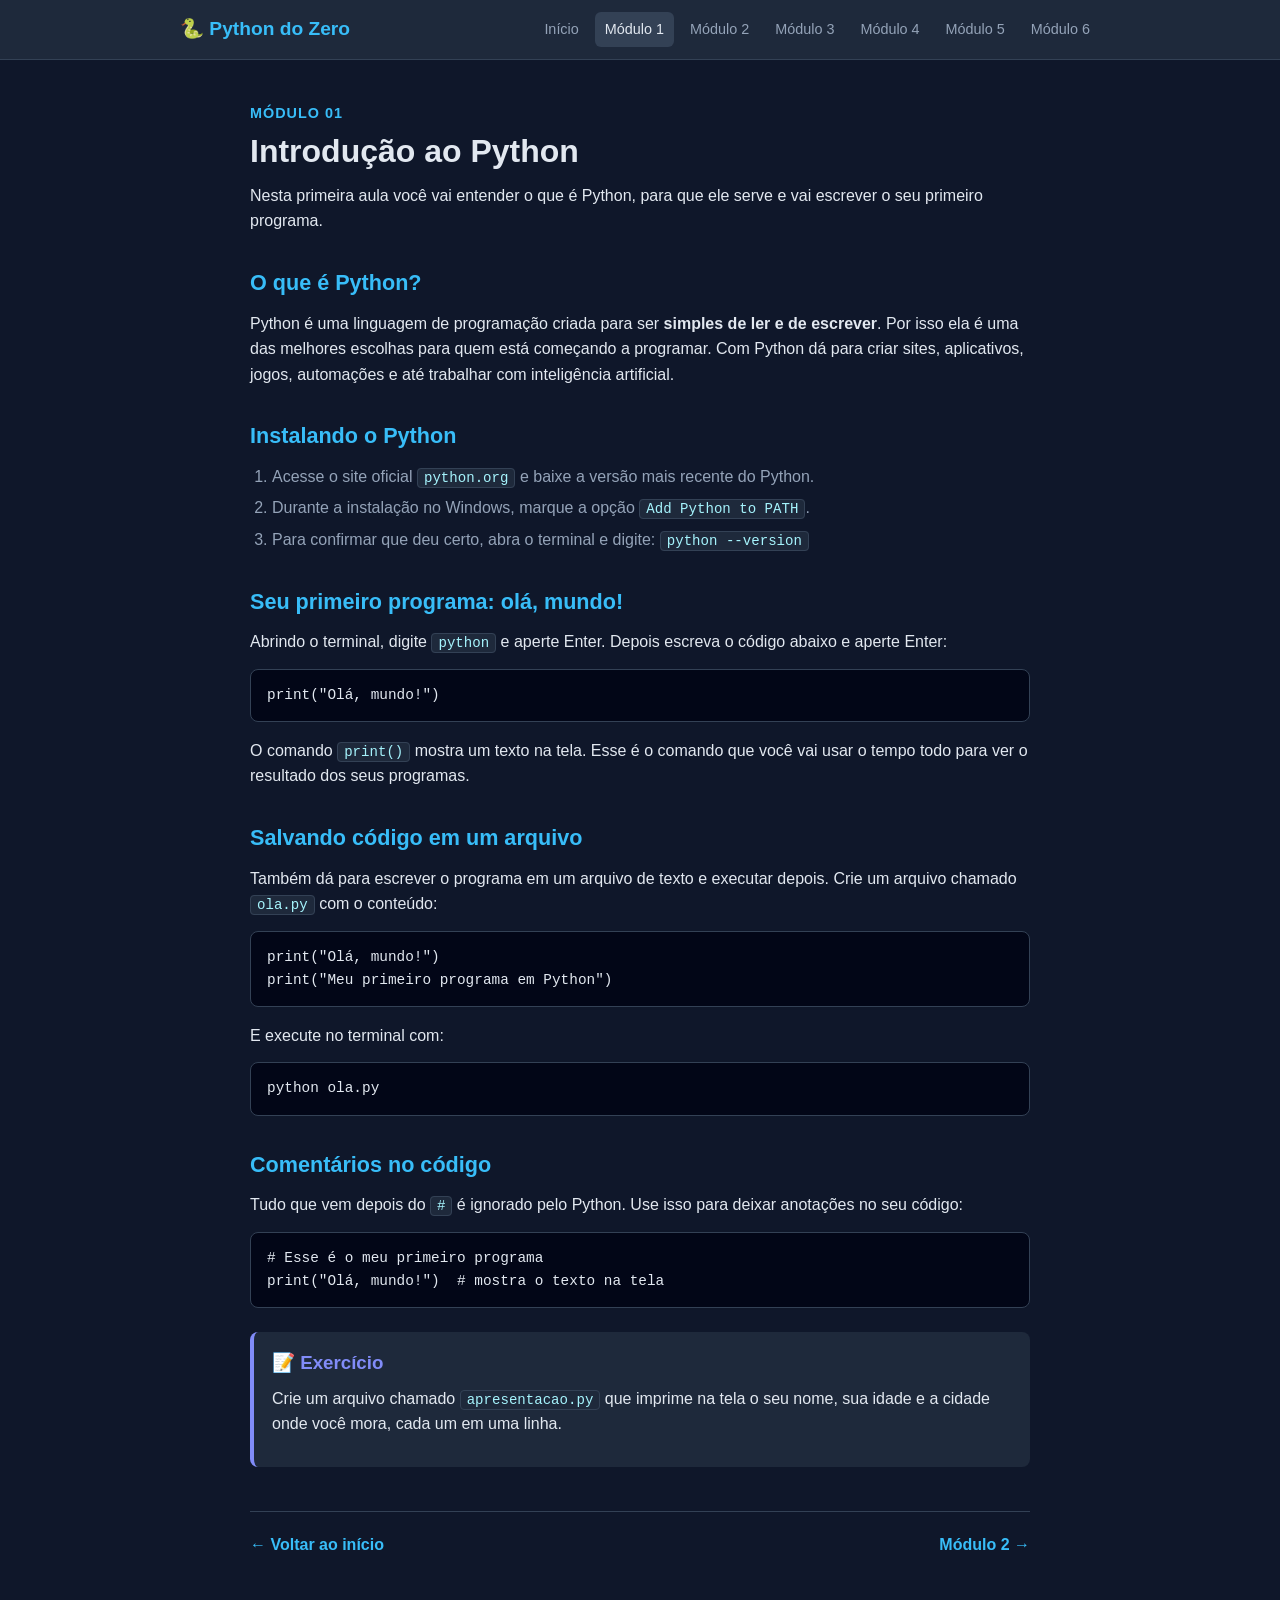
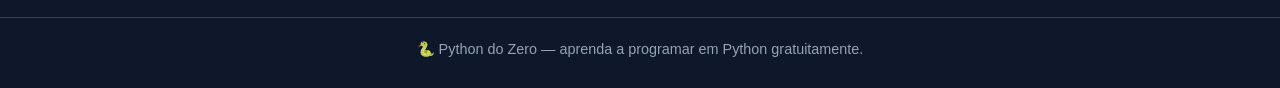
==== aulas/modulo-1.html @ 812b6200 "Cria plataforma de ensino de Python com 6 modulos em texto - index.html com pagina inicial e lista d" ====
<!DOCTYPE html>
<html lang="pt-BR">
<head>
  <meta charset="UTF-8">
  <meta name="viewport" content="width=device-width, initial-scale=1.0">
  <title>Módulo 1 — Introdução ao Python | Python do Zero</title>
  <link rel="stylesheet" href="../css/style.css">
</head>
<body>
  <header class="topo">
    <div class="container topo-conteudo">
      <a class="logo" href="../index.html">🐍 Python do Zero</a>
      <button class="menu-botao" id="menu-botao" aria-label="Abrir menu">☰</button>
      <nav class="menu" id="menu">
        <a href="../index.html">Início</a>
        <a href="modulo-1.html">Módulo 1</a>
        <a href="modulo-2.html">Módulo 2</a>
        <a href="modulo-3.html">Módulo 3</a>
        <a href="modulo-4.html">Módulo 4</a>
        <a href="modulo-5.html">Módulo 5</a>
        <a href="modulo-6.html">Módulo 6</a>
      </nav>
    </div>
  </header>

  <main class="aula">
    <span class="modulo-tag">Módulo 01</span>
    <h1>Introdução ao Python</h1>
    <p>Nesta primeira aula você vai entender o que é Python, para que ele serve e vai escrever o seu primeiro programa.</p>

    <h2>O que é Python?</h2>
    <p>Python é uma linguagem de programação criada para ser <strong>simples de ler e de escrever</strong>. Por isso ela é uma das melhores escolhas para quem está começando a programar. Com Python dá para criar sites, aplicativos, jogos, automações e até trabalhar com inteligência artificial.</p>

    <h2>Instalando o Python</h2>
    <ol>
      <li>Acesse o site oficial <code>python.org</code> e baixe a versão mais recente do Python.</li>
      <li>Durante a instalação no Windows, marque a opção <code>Add Python to PATH</code>.</li>
      <li>Para confirmar que deu certo, abra o terminal e digite: <code>python --version</code></li>
    </ol>

    <h2>Seu primeiro programa: olá, mundo!</h2>
    <p>Abrindo o terminal, digite <code>python</code> e aperte Enter. Depois escreva o código abaixo e aperte Enter:</p>
    <pre><code>print("Olá, mundo!")</code></pre>
    <p>O comando <code>print()</code> mostra um texto na tela. Esse é o comando que você vai usar o tempo todo para ver o resultado dos seus programas.</p>

    <h2>Salvando código em um arquivo</h2>
    <p>Também dá para escrever o programa em um arquivo de texto e executar depois. Crie um arquivo chamado <code>ola.py</code> com o conteúdo:</p>
    <pre><code>print("Olá, mundo!")
print("Meu primeiro programa em Python")</code></pre>
    <p>E execute no terminal com:</p>
    <pre><code>python ola.py</code></pre>

    <h2>Comentários no código</h2>
    <p>Tudo que vem depois do <code>#</code> é ignorado pelo Python. Use isso para deixar anotações no seu código:</p>
    <pre><code># Esse é o meu primeiro programa
print("Olá, mundo!")  # mostra o texto na tela</code></pre>

    <div class="exercicio">
      <h3>📝 Exercício</h3>
      <p>Crie um arquivo chamado <code>apresentacao.py</code> que imprime na tela o seu nome, sua idade e a cidade onde você mora, cada um em uma linha.</p>
    </div>

    <nav class="nav-aulas">
      <a href="../index.html">← Voltar ao início</a>
      <a href="modulo-2.html">Módulo 2 →</a>
    </nav>
  </main>

  <footer class="rodape">
    <div class="container">
      <p>🐍 Python do Zero — aprenda a programar em Python gratuitamente.</p>
    </div>
  </footer>

  <script src="../js/main.js"></script>
</body>
</html>
---- css/style.css ----
:root {
  --fundo: #0f172a;
  --fundo-claro: #1e293b;
  --texto: #e2e8f0;
  --texto-suave: #94a3b8;
  --destaque: #38bdf8;
  --destaque-2: #818cf8;
  --borda: #334155;
}

* {
  margin: 0;
  padding: 0;
  box-sizing: border-box;
}

body {
  font-family: "Segoe UI", Arial, sans-serif;
  background: var(--fundo);
  color: var(--texto);
  line-height: 1.6;
}

.container {
  max-width: 960px;
  margin: 0 auto;
  padding: 0 20px;
}

.topo {
  background: var(--fundo-claro);
  border-bottom: 1px solid var(--borda);
  position: sticky;
  top: 0;
  z-index: 10;
}

.topo-conteudo {
  display: flex;
  align-items: center;
  justify-content: space-between;
  flex-wrap: wrap;
  gap: 10px;
  padding-top: 12px;
  padding-bottom: 12px;
}

.logo {
  color: var(--destaque);
  font-weight: bold;
  font-size: 1.2rem;
  text-decoration: none;
}

.menu {
  display: flex;
  flex-wrap: wrap;
  gap: 6px;
}

.menu a {
  color: var(--texto-suave);
  text-decoration: none;
  padding: 6px 10px;
  border-radius: 6px;
  font-size: 0.9rem;
}

.menu a:hover,
.menu a.ativo {
  background: var(--borda);
  color: var(--texto);
}

.menu-botao {
  display: none;
  background: none;
  border: 1px solid var(--borda);
  color: var(--texto);
  font-size: 1.2rem;
  border-radius: 6px;
  padding: 4px 10px;
  cursor: pointer;
}

.hero {
  text-align: center;
  padding: 70px 20px;
}

.hero h1 {
  font-size: 2.6rem;
  margin-bottom: 14px;
  background: linear-gradient(90deg, var(--destaque), var(--destaque-2));
  -webkit-background-clip: text;
  background-clip: text;
  color: transparent;
}

.subtitulo {
  color: var(--texto-suave);
  max-width: 620px;
  margin: 0 auto 26px;
  font-size: 1.05rem;
}

.botao {
  display: inline-block;
  background: var(--destaque);
  color: #082f49;
  font-weight: bold;
  text-decoration: none;
  padding: 12px 26px;
  border-radius: 8px;
}

.botao:hover {
  background: var(--destaque-2);
}

.modulos,
.como-funciona {
  padding: 30px 20px 50px;
}

.modulos h2,
.como-funciona h2 {
  margin-bottom: 20px;
  font-size: 1.6rem;
}

.grade {
  display: grid;
  grid-template-columns: repeat(auto-fit, minmax(260px, 1fr));
  gap: 16px;
}

.cartao {
  background: var(--fundo-claro);
  border: 1px solid var(--borda);
  border-radius: 10px;
  padding: 20px;
  text-decoration: none;
  color: var(--texto);
  transition: transform 0.15s ease, border-color 0.15s ease;
}

.cartao:hover {
  transform: translateY(-3px);
  border-color: var(--destaque);
}

.cartao .numero {
  color: var(--destaque);
  font-weight: bold;
  font-size: 0.9rem;
}

.cartao h3 {
  margin: 6px 0;
}

.cartao p {
  color: var(--texto-suave);
  font-size: 0.92rem;
}

.passos {
  padding-left: 22px;
  color: var(--texto-suave);
}

.passos li {
  margin-bottom: 8px;
}

.passos strong {
  color: var(--texto);
}

.rodape {
  border-top: 1px solid var(--borda);
  padding: 20px;
  text-align: center;
  color: var(--texto-suave);
  font-size: 0.9rem;
}

/* ===== Páginas de aula ===== */

.aula {
  max-width: 820px;
  margin: 0 auto;
  padding: 40px 20px 60px;
}

.aula h1 {
  font-size: 2rem;
  margin-bottom: 6px;
}

.aula .modulo-tag {
  color: var(--destaque);
  font-weight: bold;
  font-size: 0.9rem;
  text-transform: uppercase;
  letter-spacing: 1px;
}

.aula h2 {
  margin: 32px 0 10px;
  font-size: 1.35rem;
  color: var(--destaque);
}

.aula p {
  margin-bottom: 14px;
  color: var(--texto);
}

.aula ul,
.aula ol {
  margin: 0 0 14px 22px;
  color: var(--texto-suave);
}

.aula li {
  margin-bottom: 6px;
}

pre {
  background: #020617;
  border: 1px solid var(--borda);
  border-radius: 8px;
  padding: 14px 16px;
  overflow-x: auto;
  margin-bottom: 16px;
  font-size: 0.9rem;
}

code {
  font-family: "Consolas", "Courier New", monospace;
  color: #a5f3fc;
}

pre code {
  color: #e2e8f0;
}

p code,
li code {
  background: var(--fundo-claro);
  border: 1px solid var(--borda);
  border-radius: 4px;
  padding: 1px 6px;
  font-size: 0.88rem;
}

.exercicio {
  background: var(--fundo-claro);
  border-left: 4px solid var(--destaque-2);
  border-radius: 8px;
  padding: 16px 18px;
  margin: 24px 0;
}

.exercicio h3 {
  margin-bottom: 8px;
  color: var(--destaque-2);
}

.nav-aulas {
  display: flex;
  justify-content: space-between;
  gap: 10px;
  margin-top: 44px;
  padding-top: 20px;
  border-top: 1px solid var(--borda);
}

.nav-aulas a {
  color: var(--destaque);
  text-decoration: none;
  font-weight: bold;
}

.nav-aulas a:hover {
  text-decoration: underline;
}

@media (max-width: 640px) {
  .menu-botao {
    display: block;
  }

  .menu {
    display: none;
    flex-direction: column;
    width: 100%;
  }

  .menu.aberto {
    display: flex;
  }

  .hero h1 {
    font-size: 2rem;
  }
}
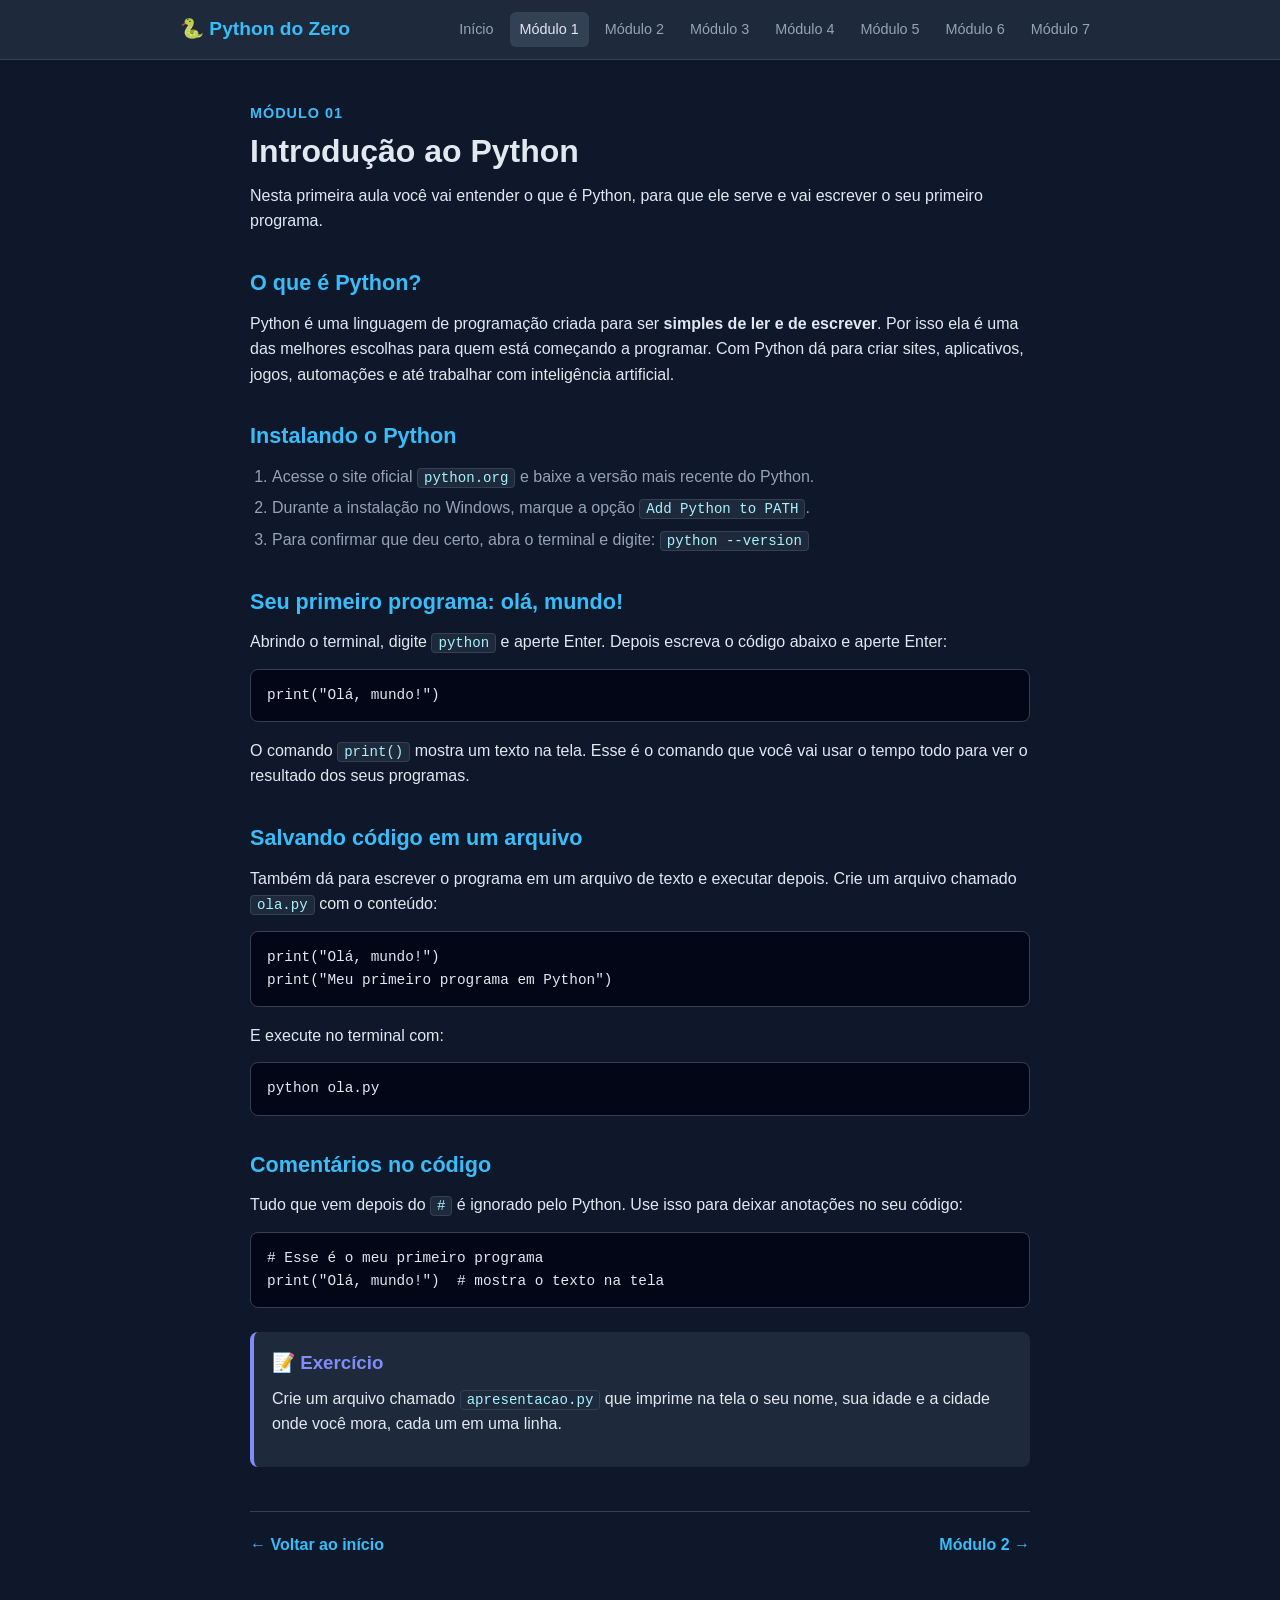
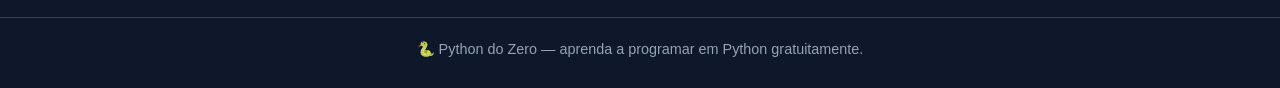
==== commit f126ba37: "Adiciona Modulo 7 - Funcoes (def, parametros, return) - nova aula aulas/modulo-7.html com exemplos e" ====
--- a/aulas/modulo-1.html
+++ b/aulas/modulo-1.html
@@ -19,6 +19,7 @@
         <a href="modulo-4.html">Módulo 4</a>
         <a href="modulo-5.html">Módulo 5</a>
         <a href="modulo-6.html">Módulo 6</a>
+        <a href="modulo-7.html">Módulo 7</a>
       </nav>
     </div>
   </header>
